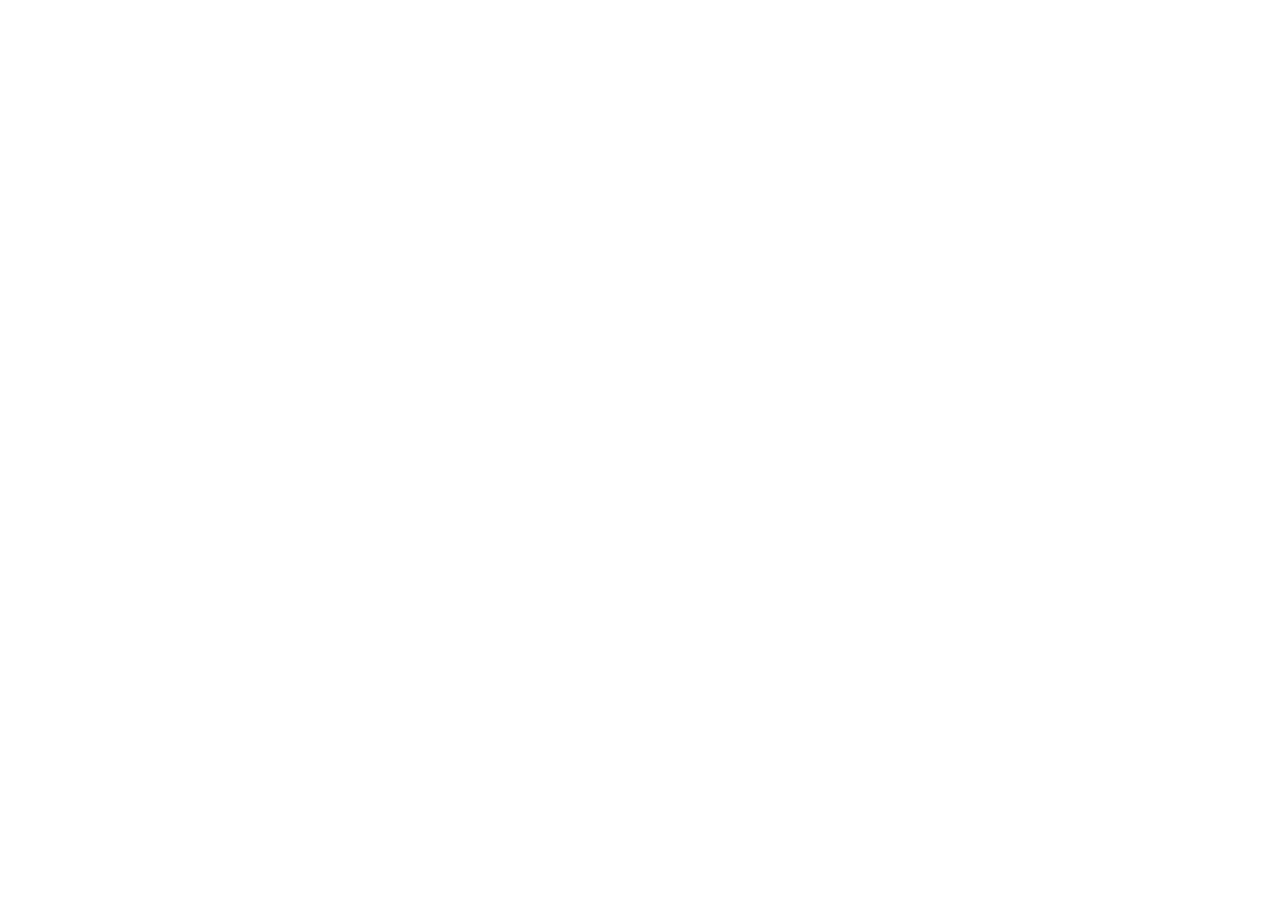
==== project/index.html @ 0c226e9b "W02 Assignment Picture Album commit" ====
<!DOCTYPE html>
<html lang="en">
<head>
    <meta charset="UTF-8">
    <meta name="viewport" content="width=device-width, initial-scale=1.0">
    <title>Document</title>
</head>
<body>
    
</body>
</html>
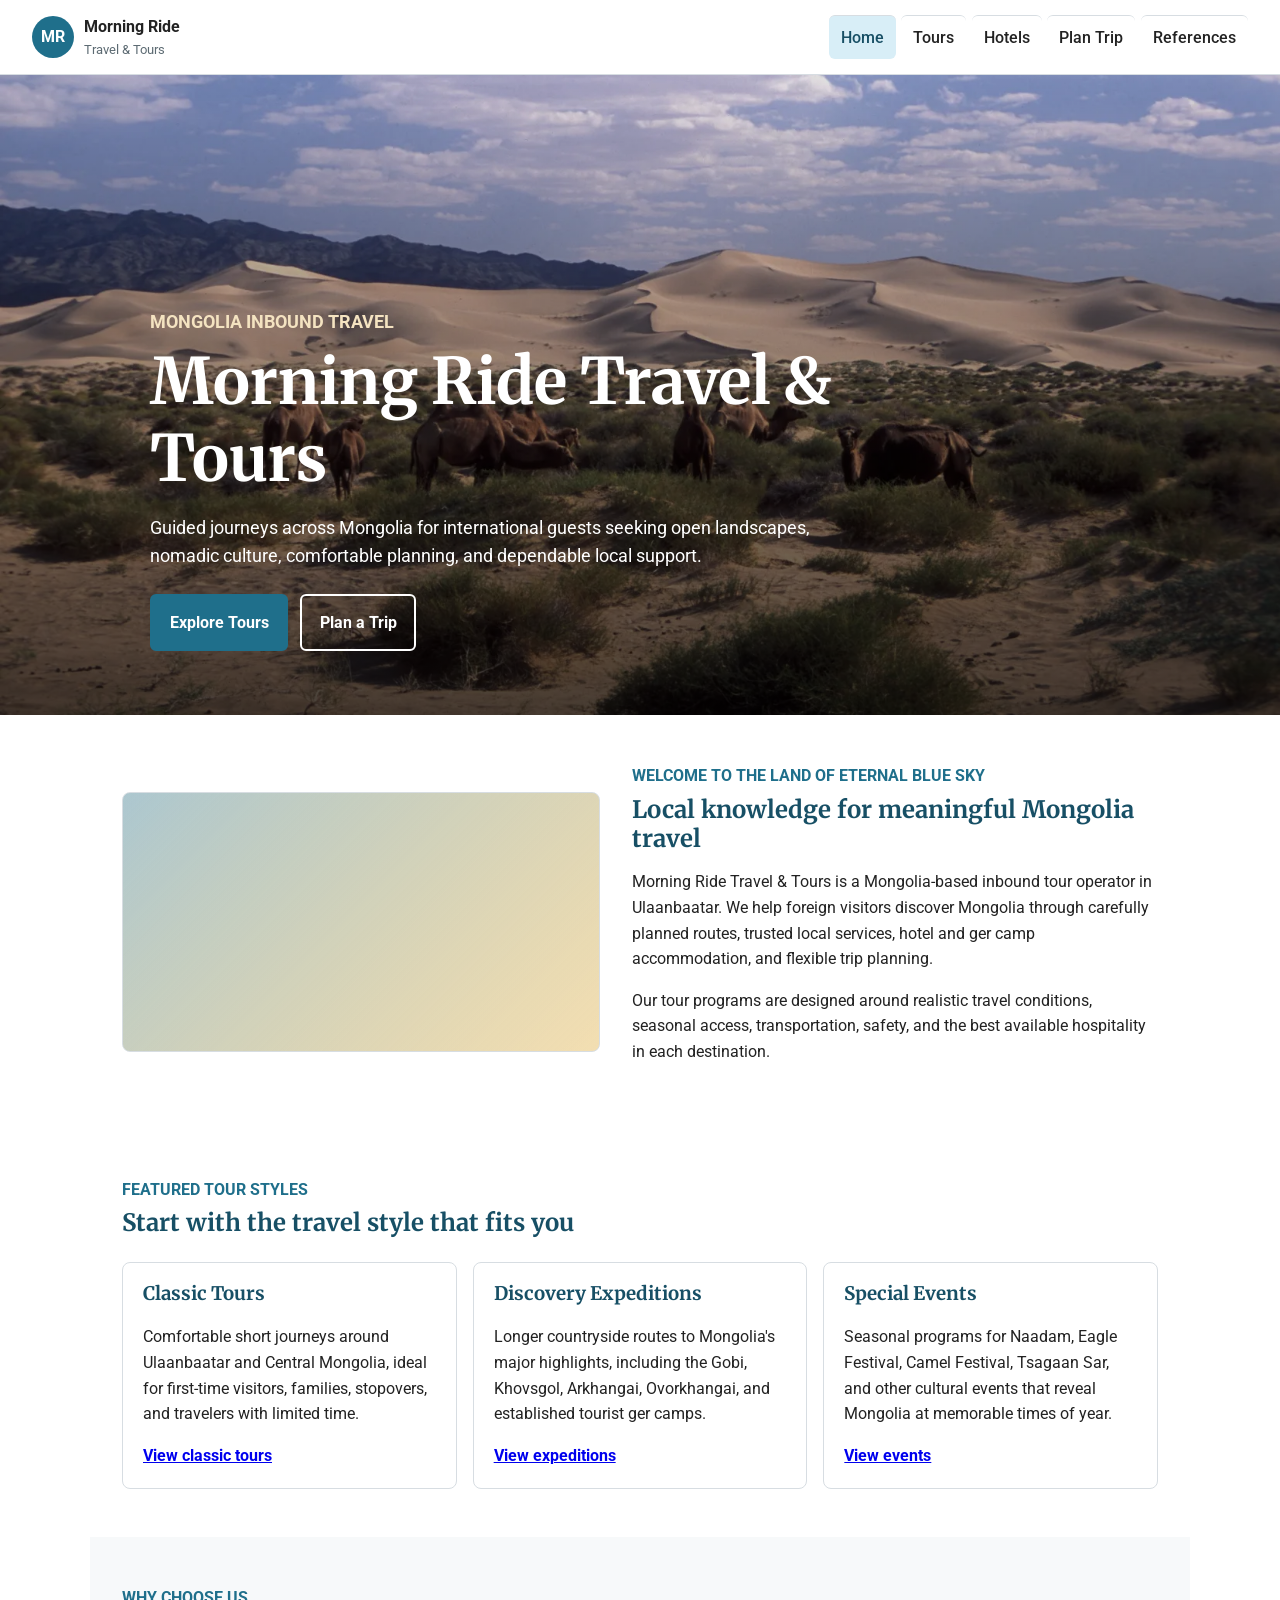
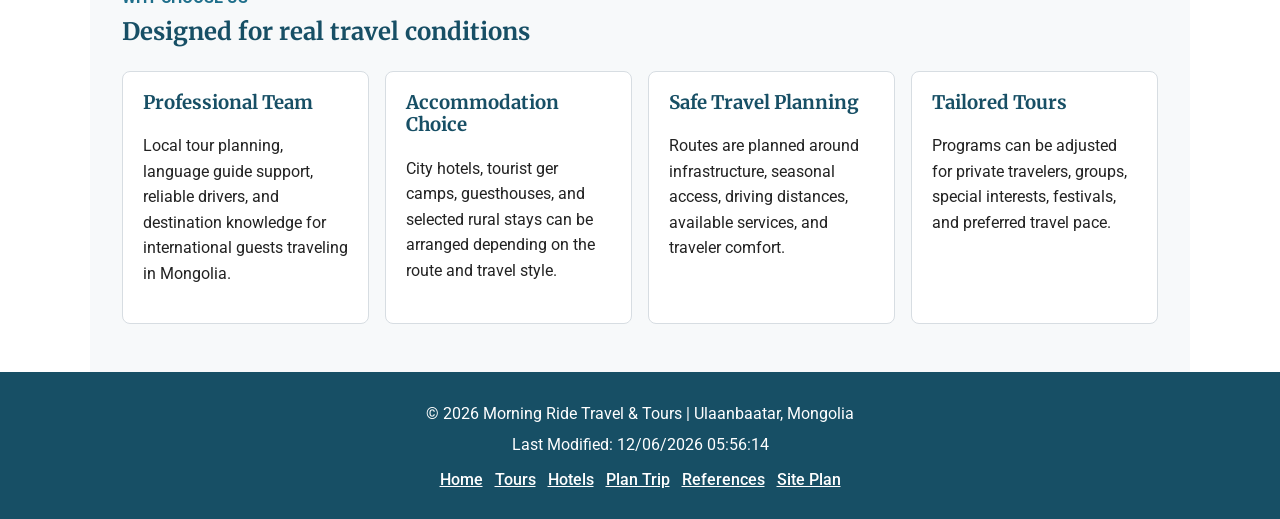
==== commit 20a2b7f1: "W05 Project Milestone 1 commit" ====
--- a/project/index.html
+++ b/project/index.html
@@ -1,11 +1,150 @@
 <!DOCTYPE html>
 <html lang="en">
 <head>
-    <meta charset="UTF-8">
-    <meta name="viewport" content="width=device-width, initial-scale=1.0">
-    <title>Document</title>
+  <meta charset="UTF-8">
+  <meta name="viewport" content="width=device-width, initial-scale=1.0">
+  <meta name="description" content="Morning Ride Travel and Tours, a Mongolia inbound tour operator offering guided tours, accommodation choices, and trip planning for international visitors.">
+  <meta name="author" content="Buyannemekh Chimeddorj">
+  <title>Morning Ride Travel & Tours | Mongolia Inbound Tours</title>
+  <link rel="preconnect" href="https://fonts.googleapis.com">
+  <link rel="preconnect" href="https://fonts.gstatic.com" crossorigin>
+  <link href="https://fonts.googleapis.com/css2?family=Merriweather:wght@700&family=Roboto:wght@400;500;700&display=swap" rel="stylesheet">
+  <link rel="stylesheet" href="styles/morning-ride.css">
+  <link rel="stylesheet" href="styles/morning-ride-large.css">
+  <script src="scripts/morning-ride.js" defer></script>
 </head>
+
 <body>
+  <header class="site-header">
+    <a class="brand" href="index.html" aria-label="Morning Ride Travel and Tours home">
+      <span class="brand-mark">MR</span>
+      <span>
+        <strong>Morning Ride</strong>
+        <small>Travel & Tours</small>
+      </span>
+    </a>
+    <button id="menu-button" class="menu-button" type="button" aria-label="Open navigation menu" aria-expanded="false">&#9776;</button>
+    <nav id="primary-nav" class="primary-nav">
+      <a href="index.html" class="active">Home</a>
+      <a href="tours.html">Tours</a>
+      <a href="hotels.html">Hotels</a>
+      <a href="plan.html">Plan Trip</a>
+      <a href="references.html">References</a>
+    </nav>
+  </header>
+
+  <main>
+    <section class="hero">
+      <div class="hero-content">
+        <p class="eyebrow">Mongolia inbound travel</p>
+        <h1>Morning Ride Travel & Tours</h1>
+        <p>
+          Guided journeys across Mongolia for international guests seeking open landscapes,
+          nomadic culture, comfortable planning, and dependable local support.
+        </p>
+        <div class="hero-actions">
+          <a class="button" href="tours.html">Explore Tours</a>
+          <a class="button secondary" href="plan.html">Plan a Trip</a>
+        </div>
+      </div>
+    </section>
+
+    <section class="welcome content-grid">
+      <div class="image-panel" role="img" aria-label="Mongolian landscape placeholder"></div>
+      <div>
+        <p class="eyebrow">Welcome to the Land of Eternal Blue Sky</p>
+        <h2>Local knowledge for meaningful Mongolia travel</h2>
+        <p>
+          Morning Ride Travel & Tours is a Mongolia-based inbound tour operator in Ulaanbaatar.
+          We help foreign visitors discover Mongolia through carefully planned routes, trusted
+          local services, hotel and ger camp accommodation, and flexible trip planning.
+        </p>
+        <p>
+          Our tour programs are designed around realistic travel conditions, seasonal access,
+          transportation, safety, and the best available hospitality in each destination.
+        </p>
+      </div>
+    </section>
+
+    <section class="section-block">
+      <div class="section-heading">
+        <p class="eyebrow">Featured tour styles</p>
+        <h2>Start with the travel style that fits you</h2>
+      </div>
+      <div class="card-grid">
+        <article class="info-card">
+          <h3>Classic Tours</h3>
+          <p>
+            Comfortable short journeys around Ulaanbaatar and Central Mongolia, ideal for
+            first-time visitors, families, stopovers, and travelers with limited time.
+          </p>
+          <a href="tours.html">View classic tours</a>
+        </article>
+        <article class="info-card">
+          <h3>Discovery Expeditions</h3>
+          <p>
+            Longer countryside routes to Mongolia's major highlights, including the Gobi,
+            Khovsgol, Arkhangai, Ovorkhangai, and established tourist ger camps.
+          </p>
+          <a href="tours.html">View expeditions</a>
+        </article>
+        <article class="info-card">
+          <h3>Special Events</h3>
+          <p>
+            Seasonal programs for Naadam, Eagle Festival, Camel Festival, Tsagaan Sar,
+            and other cultural events that reveal Mongolia at memorable times of year.
+          </p>
+          <a href="tours.html">View events</a>
+        </article>
+      </div>
+    </section>
+    
+    <section class="why-choose">
+        <div class="section-heading">
+            <p class="eyebrow">Why choose us</p>
+            <h2>Designed for real travel conditions</h2>
+        </div>
+        <div class="feature-grid">
+            <article>
+                <h3>Professional Team</h3>
+                <p>Local tour planning, language guide support, reliable drivers, and destination knowledge
+        for international guests traveling in Mongolia.
+                </p>
+            </article>
+            <article>
+                <h3>Accommodation Choice</h3>
+                <p>City hotels, tourist ger camps, guesthouses, and selected rural stays can be arranged
+        depending on the route and travel style.
+                </p>
+            </article>
+            <article>
+                <h3>Safe Travel Planning</h3>
+                <p>Routes are planned around infrastructure, seasonal access, driving distances, available
+        services, and traveler comfort.
+                </p>
+            </article>
+            <article>
+                <h3>Tailored Tours</h3>
+                <p>Programs can be adjusted for private travelers, groups, special interests, festivals,
+        and preferred travel pace.
+                </p>
+            </article>
+        </div>
+    </section>
+</main>
+
+<footer class="site-footer">
+  <p>&copy; <span id="currentyear"></span> Morning Ride Travel & Tours | Ulaanbaatar, Mongolia</p>
+  <p id="lastModified"></p>
+  <nav class="footer-nav" aria-label="Footer navigation">
+    <a href="index.html">Home</a>
+    <a href="tours.html">Tours</a>
+    <a href="hotels.html">Hotels</a>
+    <a href="plan.html">Plan Trip</a>
+    <a href="references.html">References</a>
+    <a href="siteplan.html">Site Plan</a>
+  </nav>
+</footer>
     
 </body>
 </html>
--- a/project/styles/morning-ride.css
+++ b/project/styles/morning-ride.css
@@ -0,0 +1,357 @@
+:root {
+  --teal: #1f6f8b;
+  --teal-dark: #174f65;
+  --sky: #d8eef7;
+  --sand: #f4e3c1;
+  --charcoal: #222222;
+  --muted: #5d6b73;
+  --white: #ffffff;
+  --light: #f7f9fa;
+  --border: #d7dde2;
+}
+
+* {
+  box-sizing: border-box;
+}
+
+body {
+  margin: 0;
+  color: var(--charcoal);
+  background: var(--white);
+  font-family: "Roboto", Arial, sans-serif;
+  line-height: 1.6;
+}
+
+img {
+  max-width: 100%;
+  display: block;
+}
+
+.site-header {
+  position: sticky;
+  top: 0;
+  z-index: 10;
+  display: flex;
+  align-items: center;
+  justify-content: space-between;
+  padding: 0.85rem 1rem;
+  background: var(--white);
+  border-bottom: 1px solid var(--border);
+}
+
+.brand {
+  display: inline-flex;
+  align-items: center;
+  gap: 0.65rem;
+  color: var(--charcoal);
+  text-decoration: none;
+}
+
+.brand-mark {
+  display: inline-grid;
+  width: 42px;
+  height: 42px;
+  place-items: center;
+  color: var(--white);
+  background: var(--teal);
+  border-radius: 50%;
+  font-weight: 700;
+}
+
+.brand strong,
+.brand small {
+  display: block;
+}
+
+.brand small {
+  color: var(--muted);
+}
+
+.menu-button {
+  min-width: 44px;
+  min-height: 44px;
+  color: var(--teal-dark);
+  background: var(--sky);
+  border: 1px solid transparent;
+  border-radius: 6px;
+  font-size: 1.5rem;
+  font-weight: 700;
+}
+
+.primary-nav {
+  position: absolute;
+  top: 100%;
+  left: 0;
+  right: 0;
+  display: none;
+  flex-direction: column;
+  background: var(--white);
+  border-bottom: 1px solid var(--border);
+}
+
+.primary-nav.open {
+  display: flex;
+}
+
+.primary-nav a {
+  padding: 0.95rem 1rem;
+  color: var(--charcoal);
+  text-decoration: none;
+  font-weight: 500;
+  border-top: 1px solid var(--border);
+}
+
+.primary-nav a:hover,
+.primary-nav a.active {
+  color: var(--teal-dark);
+  background: var(--sky);
+}
+
+.hero {
+  min-height: 560px;
+  display: grid;
+  align-items: end;
+  padding: 2rem 1rem;
+  color: var(--white);
+  background:
+    linear-gradient(180deg, rgba(0, 0, 0, 0.12), rgba(0, 0, 0, 0.72)),
+    url("../images/camels.webp") center / cover no-repeat;
+}
+
+.hero-content {
+  width: min(980px, 100%);
+  margin: 0 auto;
+}
+
+h1,
+h2,
+h3 {
+  font-family: "Merriweather", Georgia, serif;
+  line-height: 1.2;
+}
+
+.hero h1 {
+  max-width: 760px;
+  margin: 0.25rem 0 1rem;
+  font-size: 2.3rem;
+}
+
+.hero p {
+  max-width: 660px;
+  font-size: 1.1rem;
+}
+
+.eyebrow {
+  margin: 0 0 0.45rem;
+  color: var(--teal);
+  font-weight: 700;
+  text-transform: uppercase;
+  letter-spacing: 0;
+}
+
+.hero .eyebrow {
+  color: var(--sand);
+}
+
+.hero-actions {
+  display: flex;
+  flex-wrap: wrap;
+  gap: 0.75rem;
+  margin-top: 1.5rem;
+}
+
+.button {
+  display: inline-block;
+  padding: 0.85rem 1.1rem;
+  color: var(--white);
+  background: var(--teal);
+  border: 2px solid var(--teal);
+  border-radius: 6px;
+  text-decoration: none;
+  font-weight: 700;
+}
+
+.button.secondary {
+  color: var(--white);
+  background: transparent;
+  border-color: var(--white);
+}
+
+main > section {
+  padding: 3rem 1rem;
+}
+
+.content-grid,
+.section-block,
+.why-choose {
+  width: min(1100px, 100%);
+  margin: 0 auto;
+}
+
+.image-panel {
+  min-height: 260px;
+  background:
+    linear-gradient(135deg, rgba(31, 111, 139, 0.2), rgba(244, 227, 193, 0.6)),
+    linear-gradient(135deg, #cfdde1, #f1d79a);
+  border-radius: 8px;
+  border: 1px solid var(--border);
+}
+
+.welcome h2,
+.section-heading h2 {
+  margin: 0;
+  color: var(--teal-dark);
+}
+
+.section-heading {
+  max-width: 720px;
+  margin-bottom: 1.5rem;
+}
+
+.card-grid,
+.feature-grid {
+  display: grid;
+  gap: 1rem;
+}
+
+.info-card,
+.feature-grid article {
+  padding: 1.25rem;
+  background: var(--white);
+  border: 1px solid var(--border);
+  border-radius: 8px;
+}
+
+.info-card h3,
+.feature-grid h3 {
+  margin-top: 0;
+  color: var(--teal-dark);
+}
+
+.info-card a {
+  font-weight: 700;
+}
+
+.why-choose {
+  background: var(--light);
+}
+
+.site-footer {
+  padding: 1.5rem 1rem;
+  color: var(--white);
+  background: var(--teal-dark);
+  text-align: center;
+}
+
+.site-footer p {
+  margin: 0.35rem 0;
+}
+
+.site-footer a {
+  color: var(--white);
+}
+
+.footer-nav {
+  display: flex;
+  flex-wrap: wrap;
+  justify-content: center;
+  gap: 0.75rem;
+  margin-top: 0.5rem;
+  line-height: 1.8;
+}
+
+.footer-nav a {
+  color: var(--white);
+  font-weight: 500;
+}
+
+/*Tours page*/
+.page-hero {
+  padding: 3rem 1rem;
+  color: var(--charcoal);
+  background: var(--light);
+}
+
+.page-hero > div {
+  width: min(1100px, 100%);
+  margin: 0 auto;
+}
+
+.page-hero h1 {
+  margin: 0.25rem 0 1rem;
+  color: var(--charcoal);
+  font-size: 2.1rem;
+}
+
+.page-hero p {
+  max-width: 760px;
+}
+
+.filter-bar {
+  display: flex;
+  flex-wrap: wrap;
+  gap: 0.5rem;
+  margin: 1.5rem 0;
+}
+
+.filter-button {
+  padding: 0.7rem 0.9rem;
+  color: var(--teal-dark);
+  background: var(--white);
+  border: 1px solid var(--border);
+  border-radius: 6px;
+  font-weight: 700;
+  cursor: pointer;
+}
+
+.filter-button:hover,
+.filter-button.active {
+  color: var(--white);
+  background: var(--teal);
+  border-color: var(--teal);
+}
+
+.tour-grid {
+  display: grid;
+  gap: 1rem;
+}
+
+.tour-card {
+  display: grid;
+  gap: 0.75rem;
+  padding: 1.25rem;
+  background: var(--white);
+  border: 1px solid var(--border);
+  border-radius: 8px;
+}
+
+.tour-card h3 {
+  margin: 0;
+  color: var(--teal-dark);
+}
+
+.tour-meta {
+  display: flex;
+  flex-wrap: wrap;
+  gap: 0.5rem;
+}
+
+.tour-meta span {
+  padding: 0.35rem 0.55rem;
+  color: var(--teal-dark);
+  background: var(--sky);
+  border-radius: 6px;
+  font-size: 0.9rem;
+  font-weight: 700;
+}
+
+.tour-card button {
+  justify-self: start;
+  padding: 0.65rem 0.9rem;
+  color: var(--white);
+  background: var(--teal);
+  border: 0;
+  border-radius: 6px;
+  font-weight: 700;
+  cursor: pointer;
+}
--- a/project/styles/morning-ride-large.css
+++ b/project/styles/morning-ride-large.css
@@ -0,0 +1,66 @@
+@media screen and (min-width: 760px) {
+  .site-header {
+    padding: 0.85rem 2rem;
+  }
+
+  .menu-button {
+    display: none;
+  }
+
+  .primary-nav {
+    position: static;
+    display: flex;
+    flex-direction: row;
+    gap: 0.35rem;
+    border: 0;
+  }
+
+  .primary-nav a {
+    padding: 0.55rem 0.75rem;
+    border-radius: 6px;
+  }
+
+  .hero {
+    min-height: 640px;
+    padding: 4rem 2rem;
+  }
+
+  .hero h1 {
+    font-size: 4rem;
+  }
+
+  main > section {
+    padding: 3rem 2rem;
+  }
+
+  .content-grid {
+    display: grid;
+    grid-template-columns: 1fr 1.1fr;
+    gap: 2rem;
+    align-items: center;
+  }
+
+  .card-grid {
+    grid-template-columns: repeat(3, 1fr);
+  }
+  
+  .classification-grid {
+    grid-template-columns: repeat(4, 1fr);
+  }
+
+  .feature-grid {
+    grid-template-columns: repeat(4, 1fr);
+  }
+
+    .page-hero {
+    padding: 4rem 2rem;
+  }
+
+  .page-hero h1 {
+    font-size: 3rem;
+  }
+
+  .tour-grid {
+    grid-template-columns: repeat(3, 1fr);
+  }
+}
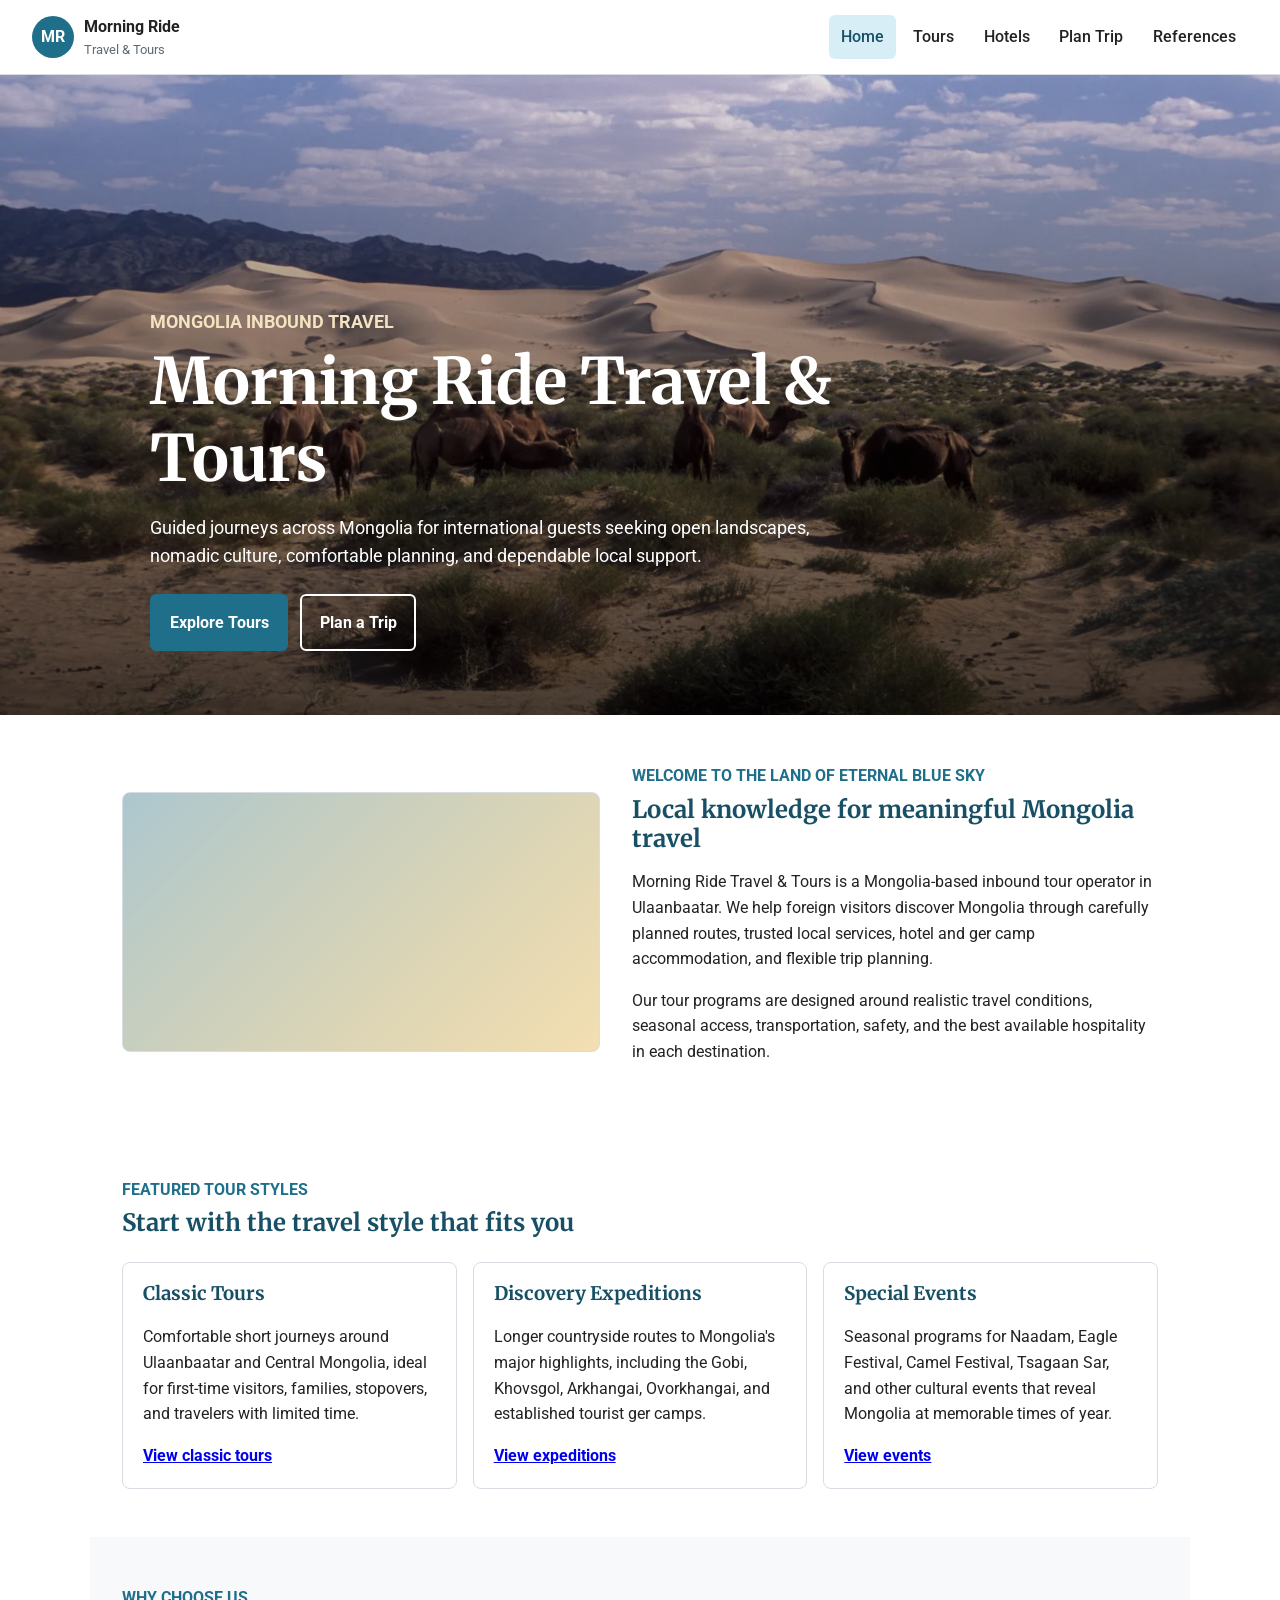
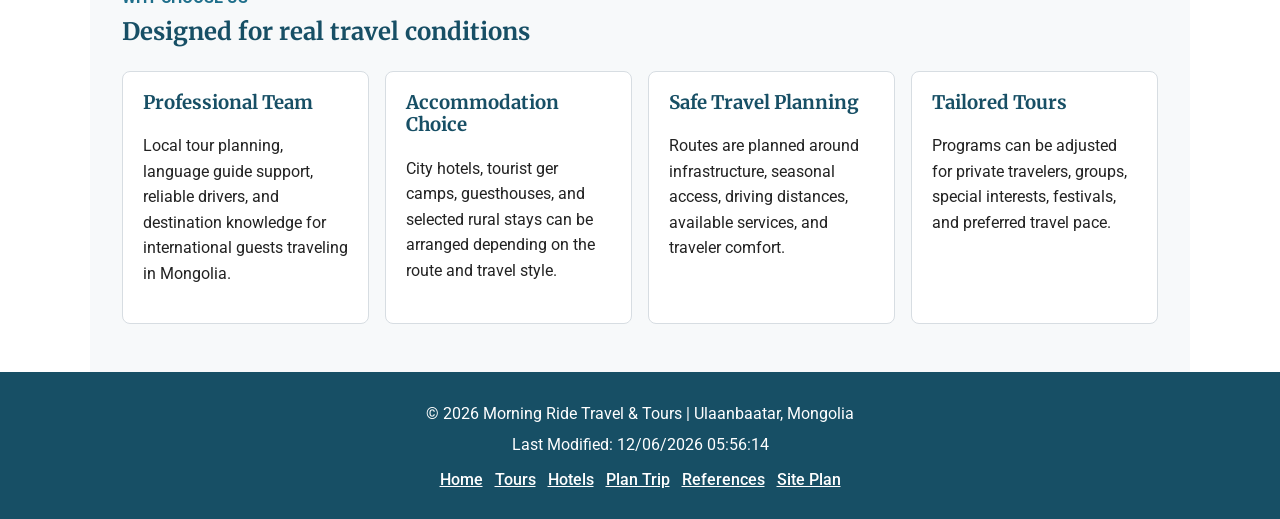
==== commit 258e8ea5: "W06 Project Commit" ====
--- a/project/index.html
+++ b/project/index.html
@@ -23,7 +23,9 @@
         <small>Travel & Tours</small>
       </span>
     </a>
+
     <button id="menu-button" class="menu-button" type="button" aria-label="Open navigation menu" aria-expanded="false">&#9776;</button>
+
     <nav id="primary-nav" class="primary-nav">
       <a href="index.html" class="active">Home</a>
       <a href="tours.html">Tours</a>
@@ -71,6 +73,7 @@
         <p class="eyebrow">Featured tour styles</p>
         <h2>Start with the travel style that fits you</h2>
       </div>
+
       <div class="card-grid">
         <article class="info-card">
           <h3>Classic Tours</h3>
@@ -80,6 +83,7 @@
           </p>
           <a href="tours.html">View classic tours</a>
         </article>
+
         <article class="info-card">
           <h3>Discovery Expeditions</h3>
           <p>
@@ -88,6 +92,7 @@
           </p>
           <a href="tours.html">View expeditions</a>
         </article>
+
         <article class="info-card">
           <h3>Special Events</h3>
           <p>
@@ -98,53 +103,60 @@
         </article>
       </div>
     </section>
-    
+
     <section class="why-choose">
-        <div class="section-heading">
-            <p class="eyebrow">Why choose us</p>
-            <h2>Designed for real travel conditions</h2>
-        </div>
-        <div class="feature-grid">
-            <article>
-                <h3>Professional Team</h3>
-                <p>Local tour planning, language guide support, reliable drivers, and destination knowledge
-        for international guests traveling in Mongolia.
-                </p>
-            </article>
-            <article>
-                <h3>Accommodation Choice</h3>
-                <p>City hotels, tourist ger camps, guesthouses, and selected rural stays can be arranged
-        depending on the route and travel style.
-                </p>
-            </article>
-            <article>
-                <h3>Safe Travel Planning</h3>
-                <p>Routes are planned around infrastructure, seasonal access, driving distances, available
-        services, and traveler comfort.
-                </p>
-            </article>
-            <article>
-                <h3>Tailored Tours</h3>
-                <p>Programs can be adjusted for private travelers, groups, special interests, festivals,
-        and preferred travel pace.
-                </p>
-            </article>
-        </div>
+      <div class="section-heading">
+        <p class="eyebrow">Why choose us</p>
+        <h2>Designed for real travel conditions</h2>
+      </div>
+
+      <div class="feature-grid">
+        <article>
+          <h3>Professional Team</h3>
+          <p>
+            Local tour planning, language guide support, reliable drivers, and destination
+            knowledge for international guests traveling in Mongolia.
+          </p>
+        </article>
+
+        <article>
+          <h3>Accommodation Choice</h3>
+          <p>
+            City hotels, tourist ger camps, guesthouses, and selected rural stays can be
+            arranged depending on the route and travel style.
+          </p>
+        </article>
+
+        <article>
+          <h3>Safe Travel Planning</h3>
+          <p>
+            Routes are planned around infrastructure, seasonal access, driving distances,
+            available services, and traveler comfort.
+          </p>
+        </article>
+
+        <article>
+          <h3>Tailored Tours</h3>
+          <p>
+            Programs can be adjusted for private travelers, groups, special interests,
+            festivals, and preferred travel pace.
+          </p>
+        </article>
+      </div>
     </section>
-</main>
+  </main>
 
-<footer class="site-footer">
-  <p>&copy; <span id="currentyear"></span> Morning Ride Travel & Tours | Ulaanbaatar, Mongolia</p>
-  <p id="lastModified"></p>
-  <nav class="footer-nav" aria-label="Footer navigation">
-    <a href="index.html">Home</a>
-    <a href="tours.html">Tours</a>
-    <a href="hotels.html">Hotels</a>
-    <a href="plan.html">Plan Trip</a>
-    <a href="references.html">References</a>
-    <a href="siteplan.html">Site Plan</a>
-  </nav>
-</footer>
-    
+  <footer class="site-footer">
+    <p>&copy; <span id="currentyear"></span> Morning Ride Travel & Tours | Ulaanbaatar, Mongolia</p>
+    <p id="lastModified"></p>
+    <nav class="footer-nav" aria-label="Footer navigation">
+      <a href="index.html">Home</a>
+      <a href="tours.html">Tours</a>
+      <a href="hotels.html">Hotels</a>
+      <a href="plan.html">Plan Trip</a>
+      <a href="references.html">References</a>
+      <a href="siteplan.html">Site Plan</a>
+    </nav>
+  </footer>
 </body>
 </html>
--- a/project/styles/morning-ride.css
+++ b/project/styles/morning-ride.css
@@ -169,6 +169,7 @@
   border-radius: 6px;
   text-decoration: none;
   font-weight: 700;
+  cursor: pointer;
 }
 
 .button.secondary {
@@ -265,7 +266,7 @@
   font-weight: 500;
 }
 
-/*Tours page*/
+/* Interior pages */
 .page-hero {
   padding: 3rem 1rem;
   color: var(--charcoal);
@@ -287,6 +288,7 @@
   max-width: 760px;
 }
 
+/* Tours page */
 .filter-bar {
   display: flex;
   flex-wrap: wrap;
@@ -354,4 +356,48 @@
   border-radius: 6px;
   font-weight: 700;
   cursor: pointer;
+}
+
+/* Plan trip form */
+.trip-form {
+  display: grid;
+  gap: 1rem;
+  max-width: 760px;
+}
+
+.trip-form label {
+  display: grid;
+  gap: 0.35rem;
+  font-weight: 700;
+}
+
+.trip-form input,
+.trip-form select,
+.trip-form textarea {
+  width: 100%;
+  padding: 0.75rem;
+  border: 1px solid var(--border);
+  border-radius: 6px;
+  font: inherit;
+}
+
+.trip-form select:invalid {
+  color: var(--muted);
+}
+
+.trip-form select option {
+  color: var(--charcoal);
+}
+
+.form-response {
+  max-width: 760px;
+  margin-top: 1rem;
+  color: var(--teal-dark);
+  font-weight: 700;
+}
+
+.form-response:not(:empty) {
+  padding: 1rem;
+  background: var(--sky);
+  border-radius: 6px;
 }
--- a/project/styles/morning-ride-large.css
+++ b/project/styles/morning-ride-large.css
@@ -18,6 +18,7 @@
   .primary-nav a {
     padding: 0.55rem 0.75rem;
     border-radius: 6px;
+    border-top: 0;
   }
 
   .hero {
@@ -43,7 +44,7 @@
   .card-grid {
     grid-template-columns: repeat(3, 1fr);
   }
-  
+
   .classification-grid {
     grid-template-columns: repeat(4, 1fr);
   }
@@ -52,7 +53,7 @@
     grid-template-columns: repeat(4, 1fr);
   }
 
-    .page-hero {
+  .page-hero {
     padding: 4rem 2rem;
   }
 
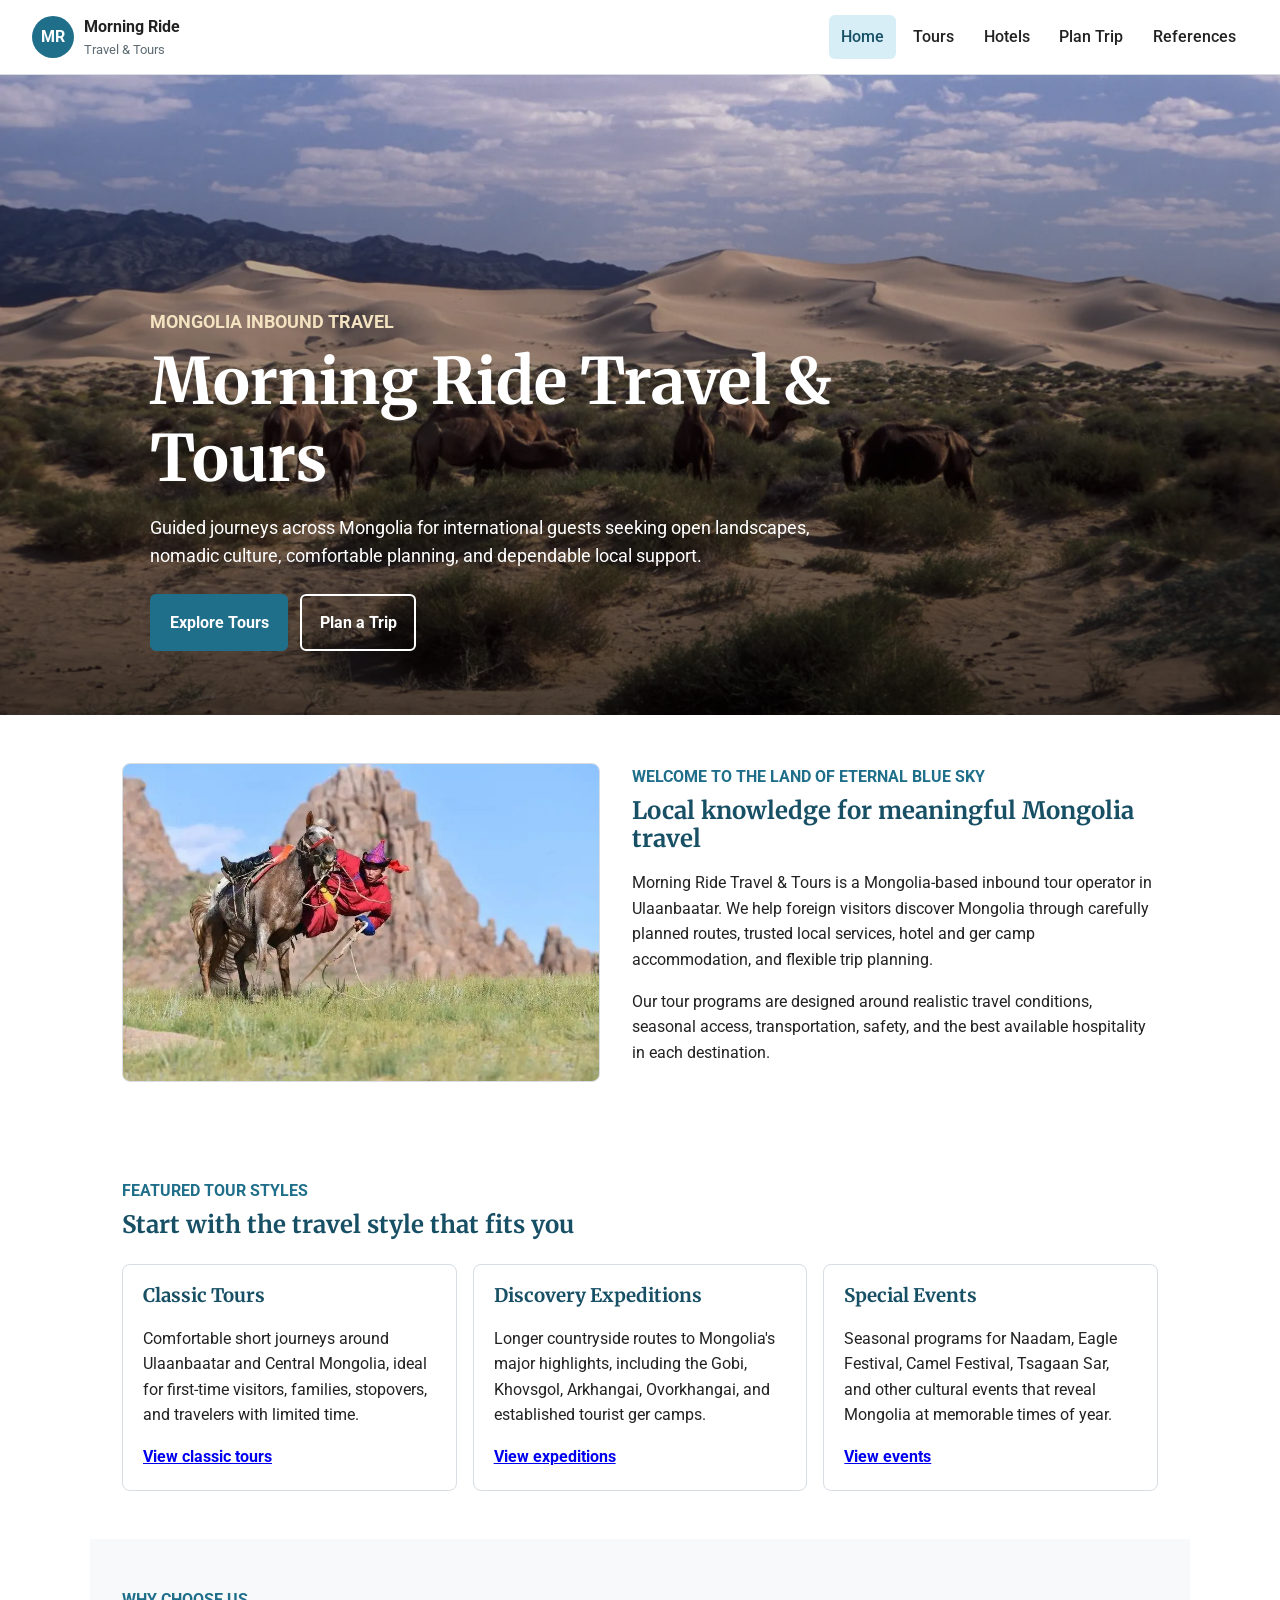
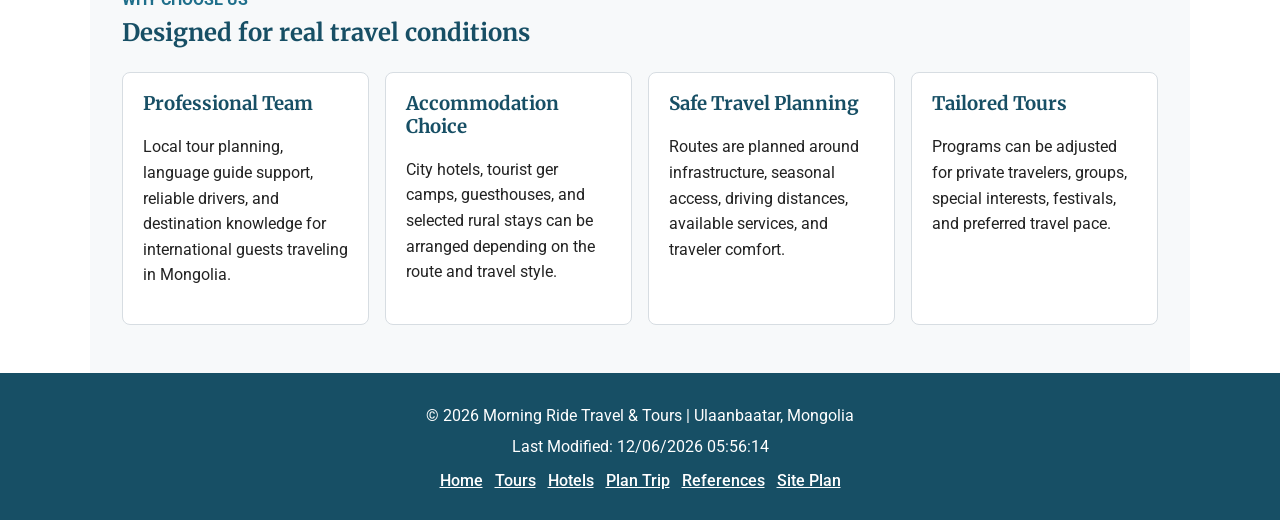
==== commit c02b358c: "W06 Final Project Commit" ====
--- a/project/index.html
+++ b/project/index.html
@@ -52,8 +52,8 @@
     </section>
 
     <section class="welcome content-grid">
-      <div class="image-panel" role="img" aria-label="Mongolian landscape placeholder"></div>
-      <div>
+      <img class="image-panel" src="images/hero-placeholder.webp" alt="Mongolian horse rider performing traditional riding skills near rocky hills" loading="lazy">
+      <div> 
         <p class="eyebrow">Welcome to the Land of Eternal Blue Sky</p>
         <h2>Local knowledge for meaningful Mongolia travel</h2>
         <p>
--- a/project/styles/morning-ride.css
+++ b/project/styles/morning-ride.css
@@ -400,4 +400,10 @@
   padding: 1rem;
   background: var(--sky);
   border-radius: 6px;
+}
+
+img.image-panel {
+  width: 100%;
+  height: 100%;
+  object-fit: cover;
 }
